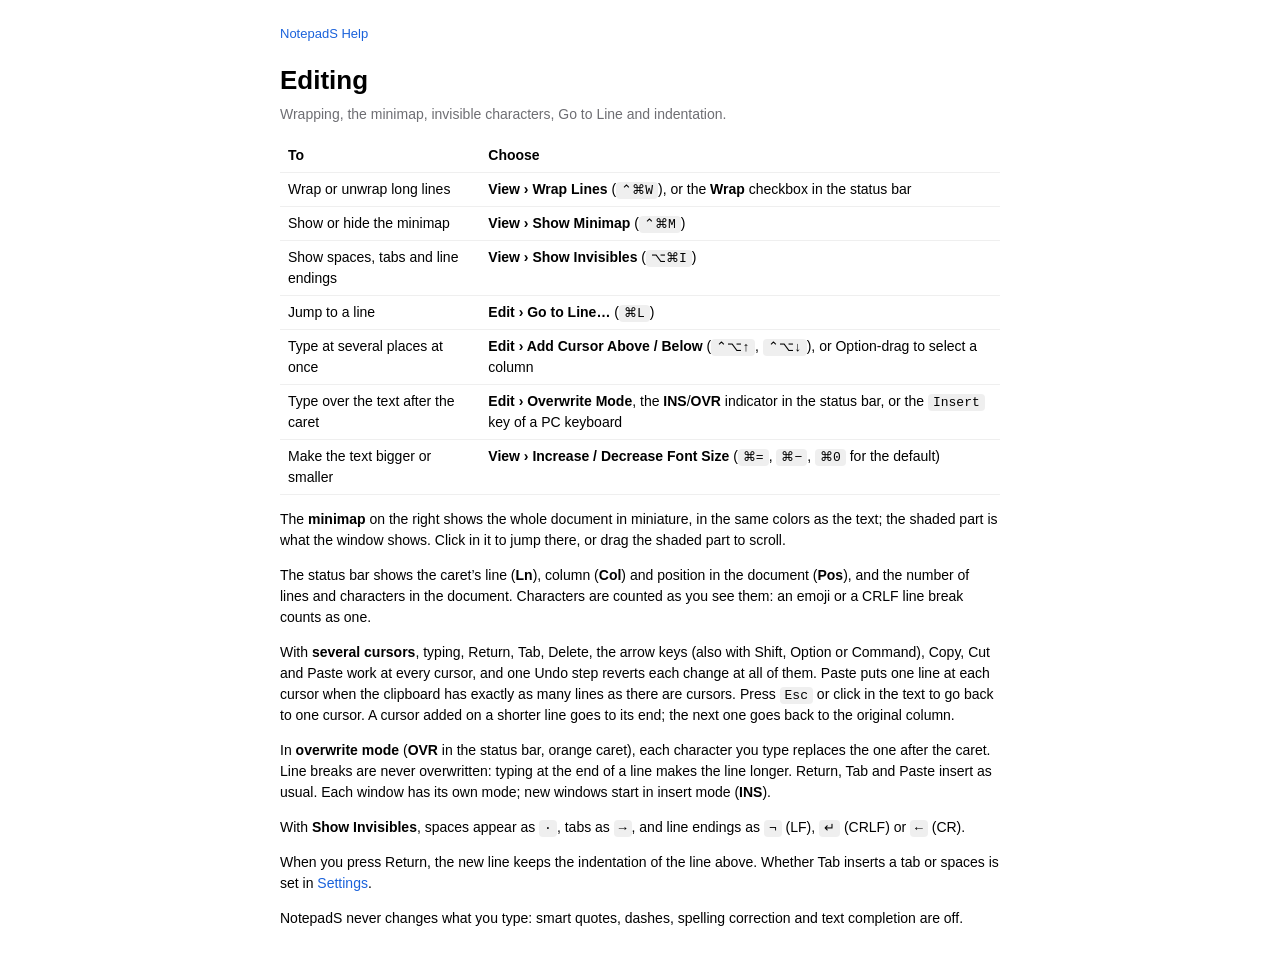
==== NotepadS/Help/NotepadS.help/Contents/Resources/en.lproj/editing.html @ fcc477fe "Multiple cursors: Add Cursor Above/Below (⌃⌥↑/↓) and Option-drag columns NSTextView keeps a single c" ====
<!DOCTYPE html>
<html lang="en">
<head>
<meta charset="utf-8">
<meta name="viewport" content="width=device-width, initial-scale=1">
<title>Editing</title>
<meta name="description" content="Wrapping, the minimap, invisible characters, Go to Line and indentation.">
<link rel="stylesheet" href="style.css">
</head>
<body>
<nav class="back"><a href="index.html">NotepadS Help</a></nav>
<h1>Editing</h1>
<p class="lead">Wrapping, the minimap, invisible characters, Go to Line and indentation.</p>

<table>
<tr><th>To</th><th>Choose</th></tr>
<tr><td>Wrap or unwrap long lines</td><td><b>View › Wrap Lines</b> (<kbd>⌃⌘W</kbd>), or the <b>Wrap</b> checkbox in the status bar</td></tr>
<tr><td>Show or hide the minimap</td><td><b>View › Show Minimap</b> (<kbd>⌃⌘M</kbd>)</td></tr>
<tr><td>Show spaces, tabs and line endings</td><td><b>View › Show Invisibles</b> (<kbd>⌥⌘I</kbd>)</td></tr>
<tr><td>Jump to a line</td><td><b>Edit › Go to Line…</b> (<kbd>⌘L</kbd>)</td></tr>
<tr><td>Type at several places at once</td><td><b>Edit › Add Cursor Above / Below</b> (<kbd>⌃⌥↑</kbd>, <kbd>⌃⌥↓</kbd>), or Option-drag to select a column</td></tr>
<tr><td>Type over the text after the caret</td><td><b>Edit › Overwrite Mode</b>, the <b>INS</b>/<b>OVR</b> indicator in the status bar, or the <kbd>Insert</kbd> key of a PC keyboard</td></tr>
<tr><td>Make the text bigger or smaller</td><td><b>View › Increase / Decrease Font Size</b> (<kbd>⌘=</kbd>, <kbd>⌘−</kbd>, <kbd>⌘0</kbd> for the default)</td></tr>
</table>
<p>The <b>minimap</b> on the right shows the whole document in miniature, in the same colors as the text; the shaded part is what the window shows. Click in it to jump there, or drag the shaded part to scroll.</p>
<p>The status bar shows the caret’s line (<b>Ln</b>), column (<b>Col</b>) and position in the document (<b>Pos</b>), and the number of lines and characters in the document. Characters are counted as you see them: an emoji or a CRLF line break counts as one.</p>
<p>With <b>several cursors</b>, typing, Return, Tab, Delete, the arrow keys (also with Shift, Option or Command), Copy, Cut and Paste work at every cursor, and one Undo step reverts each change at all of them. Paste puts one line at each cursor when the clipboard has exactly as many lines as there are cursors. Press <kbd>Esc</kbd> or click in the text to go back to one cursor. A cursor added on a shorter line goes to its end; the next one goes back to the original column.</p>
<p>In <b>overwrite mode</b> (<b>OVR</b> in the status bar, orange caret), each character you type replaces the one after the caret. Line breaks are never overwritten: typing at the end of a line makes the line longer. Return, Tab and Paste insert as usual. Each window has its own mode; new windows start in insert mode (<b>INS</b>).</p>
<p>With <b>Show Invisibles</b>, spaces appear as <code>·</code>, tabs as <code>→</code>, and line endings as <code>¬</code> (LF), <code>↵</code> (CRLF) or <code>←</code> (CR).</p>
<p>When you press Return, the new line keeps the indentation of the line above. Whether Tab inserts a tab or spaces is set in <a href="settings.html">Settings</a>.</p>
<p>NotepadS never changes what you type: smart quotes, dashes, spelling correction and text completion are off.</p>
</body>
</html>
---- NotepadS/Help/NotepadS.help/Contents/Resources/en.lproj/style.css ----
:root { color-scheme: light dark; --accent: #1a62db; --muted: #6e6e73; --box: rgba(127,127,127,0.12); }
@media (prefers-color-scheme: dark) { :root { --accent: #5ea0ff; --muted: #a1a1a6; } }
body { font: 14px/1.5 -apple-system, BlinkMacSystemFont, sans-serif; max-width: 720px; margin: 24px auto; padding: 0 20px; }
h1 { font-size: 26px; margin-bottom: 4px; }
h2 { font-size: 18px; margin-top: 28px; }
p.lead { color: var(--muted); margin-top: 0; }
a { color: var(--accent); text-decoration: none; }
a:hover { text-decoration: underline; }
code, kbd { font: 13px ui-monospace, SFMono-Regular, Menlo, monospace; background: var(--box); padding: 1px 5px; border-radius: 4px; }
table { border-collapse: collapse; width: 100%; margin: 8px 0; }
td, th { text-align: left; padding: 6px 8px; border-bottom: 1px solid var(--box); vertical-align: top; }
th { font-weight: 600; }
ul.topics { list-style: none; padding: 0; }
ul.topics li { margin: 10px 0; }
.note { background: var(--box); padding: 10px 14px; border-radius: 8px; }
nav.back { margin-bottom: 16px; font-size: 13px; }
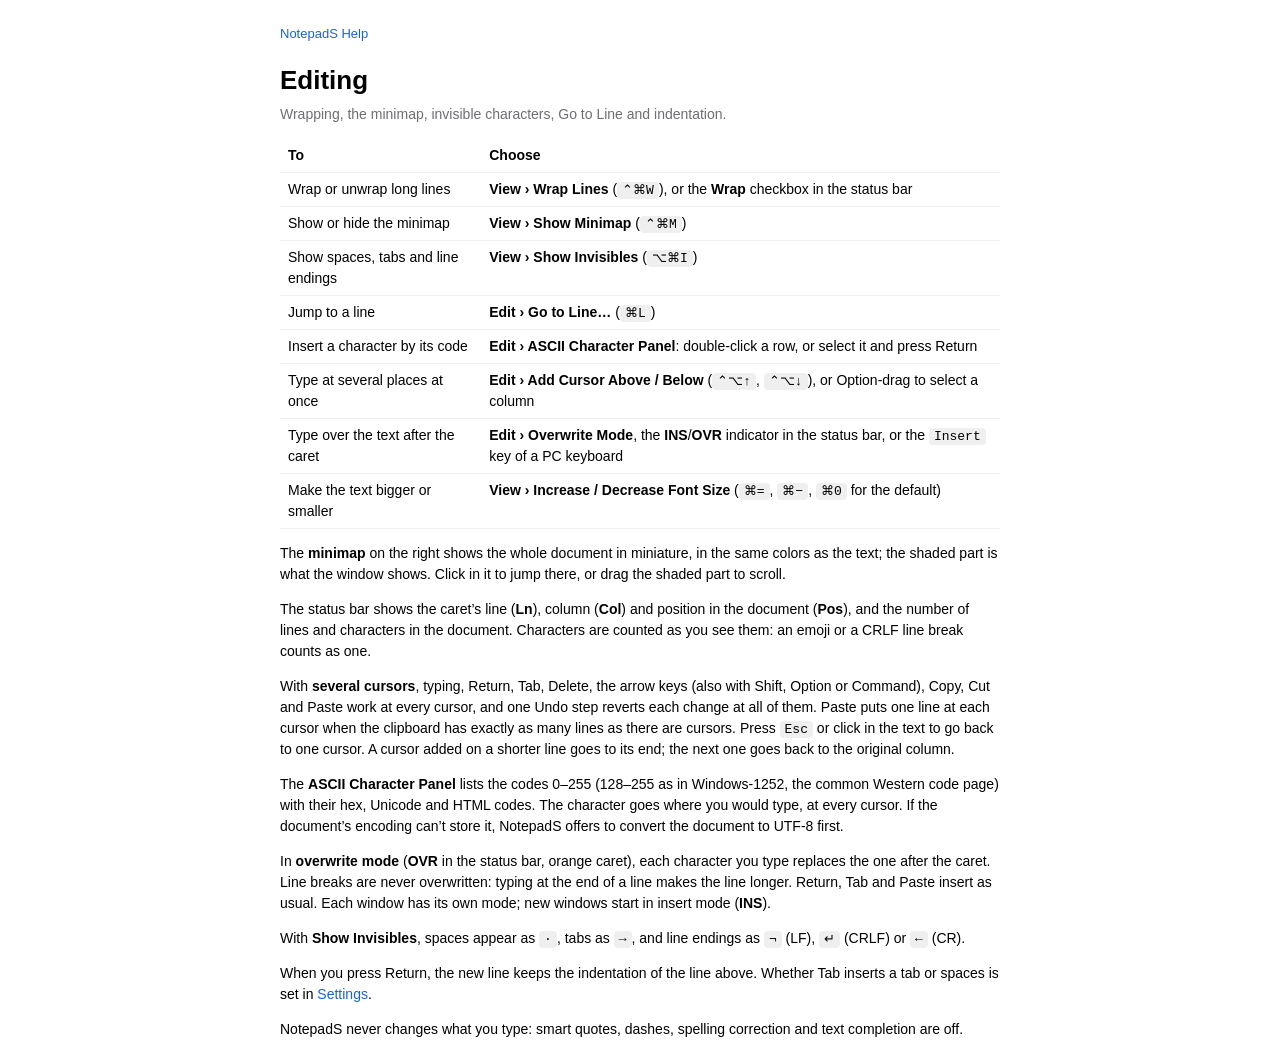
==== commit 535158a8: "File › Close All and the ASCII Character Panel Close All closes every document (asking about untitle" ====
--- a/NotepadS/Help/NotepadS.help/Contents/Resources/en.lproj/editing.html
+++ b/NotepadS/Help/NotepadS.help/Contents/Resources/en.lproj/editing.html
@@ -18,6 +18,7 @@
 <tr><td>Show or hide the minimap</td><td><b>View › Show Minimap</b> (<kbd>⌃⌘M</kbd>)</td></tr>
 <tr><td>Show spaces, tabs and line endings</td><td><b>View › Show Invisibles</b> (<kbd>⌥⌘I</kbd>)</td></tr>
 <tr><td>Jump to a line</td><td><b>Edit › Go to Line…</b> (<kbd>⌘L</kbd>)</td></tr>
+<tr><td>Insert a character by its code</td><td><b>Edit › ASCII Character Panel</b>: double-click a row, or select it and press Return</td></tr>
 <tr><td>Type at several places at once</td><td><b>Edit › Add Cursor Above / Below</b> (<kbd>⌃⌥↑</kbd>, <kbd>⌃⌥↓</kbd>), or Option-drag to select a column</td></tr>
 <tr><td>Type over the text after the caret</td><td><b>Edit › Overwrite Mode</b>, the <b>INS</b>/<b>OVR</b> indicator in the status bar, or the <kbd>Insert</kbd> key of a PC keyboard</td></tr>
 <tr><td>Make the text bigger or smaller</td><td><b>View › Increase / Decrease Font Size</b> (<kbd>⌘=</kbd>, <kbd>⌘−</kbd>, <kbd>⌘0</kbd> for the default)</td></tr>
@@ -25,6 +26,7 @@
 <p>The <b>minimap</b> on the right shows the whole document in miniature, in the same colors as the text; the shaded part is what the window shows. Click in it to jump there, or drag the shaded part to scroll.</p>
 <p>The status bar shows the caret’s line (<b>Ln</b>), column (<b>Col</b>) and position in the document (<b>Pos</b>), and the number of lines and characters in the document. Characters are counted as you see them: an emoji or a CRLF line break counts as one.</p>
 <p>With <b>several cursors</b>, typing, Return, Tab, Delete, the arrow keys (also with Shift, Option or Command), Copy, Cut and Paste work at every cursor, and one Undo step reverts each change at all of them. Paste puts one line at each cursor when the clipboard has exactly as many lines as there are cursors. Press <kbd>Esc</kbd> or click in the text to go back to one cursor. A cursor added on a shorter line goes to its end; the next one goes back to the original column.</p>
+<p>The <b>ASCII Character Panel</b> lists the codes 0–255 (128–255 as in Windows-1252, the common Western code page) with their hex, Unicode and HTML codes. The character goes where you would type, at every cursor. If the document’s encoding can’t store it, NotepadS offers to convert the document to UTF-8 first.</p>
 <p>In <b>overwrite mode</b> (<b>OVR</b> in the status bar, orange caret), each character you type replaces the one after the caret. Line breaks are never overwritten: typing at the end of a line makes the line longer. Return, Tab and Paste insert as usual. Each window has its own mode; new windows start in insert mode (<b>INS</b>).</p>
 <p>With <b>Show Invisibles</b>, spaces appear as <code>·</code>, tabs as <code>→</code>, and line endings as <code>¬</code> (LF), <code>↵</code> (CRLF) or <code>←</code> (CR).</p>
 <p>When you press Return, the new line keeps the indentation of the line above. Whether Tab inserts a tab or spaces is set in <a href="settings.html">Settings</a>.</p>
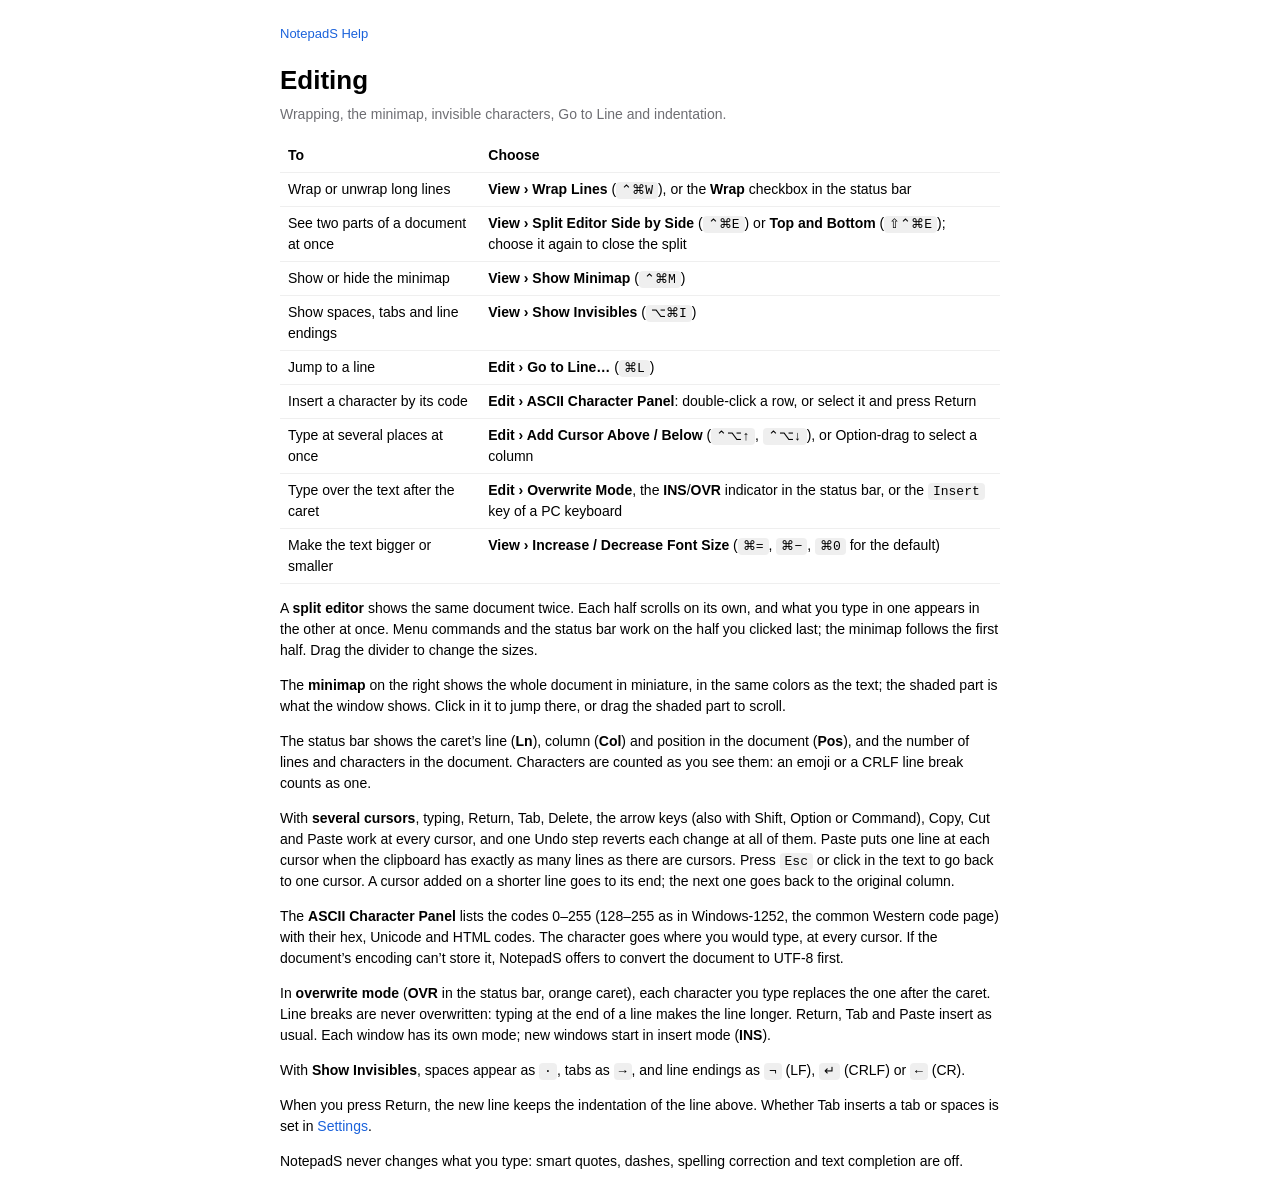
==== commit ce97fd21: "Split editor: two panes on one document View › Split Editor Side by Side (⌃⌘E) or Top and Bottom (⇧⌃" ====
--- a/NotepadS/Help/NotepadS.help/Contents/Resources/en.lproj/editing.html
+++ b/NotepadS/Help/NotepadS.help/Contents/Resources/en.lproj/editing.html
@@ -15,6 +15,7 @@
 <table>
 <tr><th>To</th><th>Choose</th></tr>
 <tr><td>Wrap or unwrap long lines</td><td><b>View › Wrap Lines</b> (<kbd>⌃⌘W</kbd>), or the <b>Wrap</b> checkbox in the status bar</td></tr>
+<tr><td>See two parts of a document at once</td><td><b>View › Split Editor Side by Side</b> (<kbd>⌃⌘E</kbd>) or <b>Top and Bottom</b> (<kbd>⇧⌃⌘E</kbd>); choose it again to close the split</td></tr>
 <tr><td>Show or hide the minimap</td><td><b>View › Show Minimap</b> (<kbd>⌃⌘M</kbd>)</td></tr>
 <tr><td>Show spaces, tabs and line endings</td><td><b>View › Show Invisibles</b> (<kbd>⌥⌘I</kbd>)</td></tr>
 <tr><td>Jump to a line</td><td><b>Edit › Go to Line…</b> (<kbd>⌘L</kbd>)</td></tr>
@@ -23,6 +24,7 @@
 <tr><td>Type over the text after the caret</td><td><b>Edit › Overwrite Mode</b>, the <b>INS</b>/<b>OVR</b> indicator in the status bar, or the <kbd>Insert</kbd> key of a PC keyboard</td></tr>
 <tr><td>Make the text bigger or smaller</td><td><b>View › Increase / Decrease Font Size</b> (<kbd>⌘=</kbd>, <kbd>⌘−</kbd>, <kbd>⌘0</kbd> for the default)</td></tr>
 </table>
+<p>A <b>split editor</b> shows the same document twice. Each half scrolls on its own, and what you type in one appears in the other at once. Menu commands and the status bar work on the half you clicked last; the minimap follows the first half. Drag the divider to change the sizes.</p>
 <p>The <b>minimap</b> on the right shows the whole document in miniature, in the same colors as the text; the shaded part is what the window shows. Click in it to jump there, or drag the shaded part to scroll.</p>
 <p>The status bar shows the caret’s line (<b>Ln</b>), column (<b>Col</b>) and position in the document (<b>Pos</b>), and the number of lines and characters in the document. Characters are counted as you see them: an emoji or a CRLF line break counts as one.</p>
 <p>With <b>several cursors</b>, typing, Return, Tab, Delete, the arrow keys (also with Shift, Option or Command), Copy, Cut and Paste work at every cursor, and one Undo step reverts each change at all of them. Paste puts one line at each cursor when the clipboard has exactly as many lines as there are cursors. Press <kbd>Esc</kbd> or click in the text to go back to one cursor. A cursor added on a shorter line goes to its end; the next one goes back to the original column.</p>
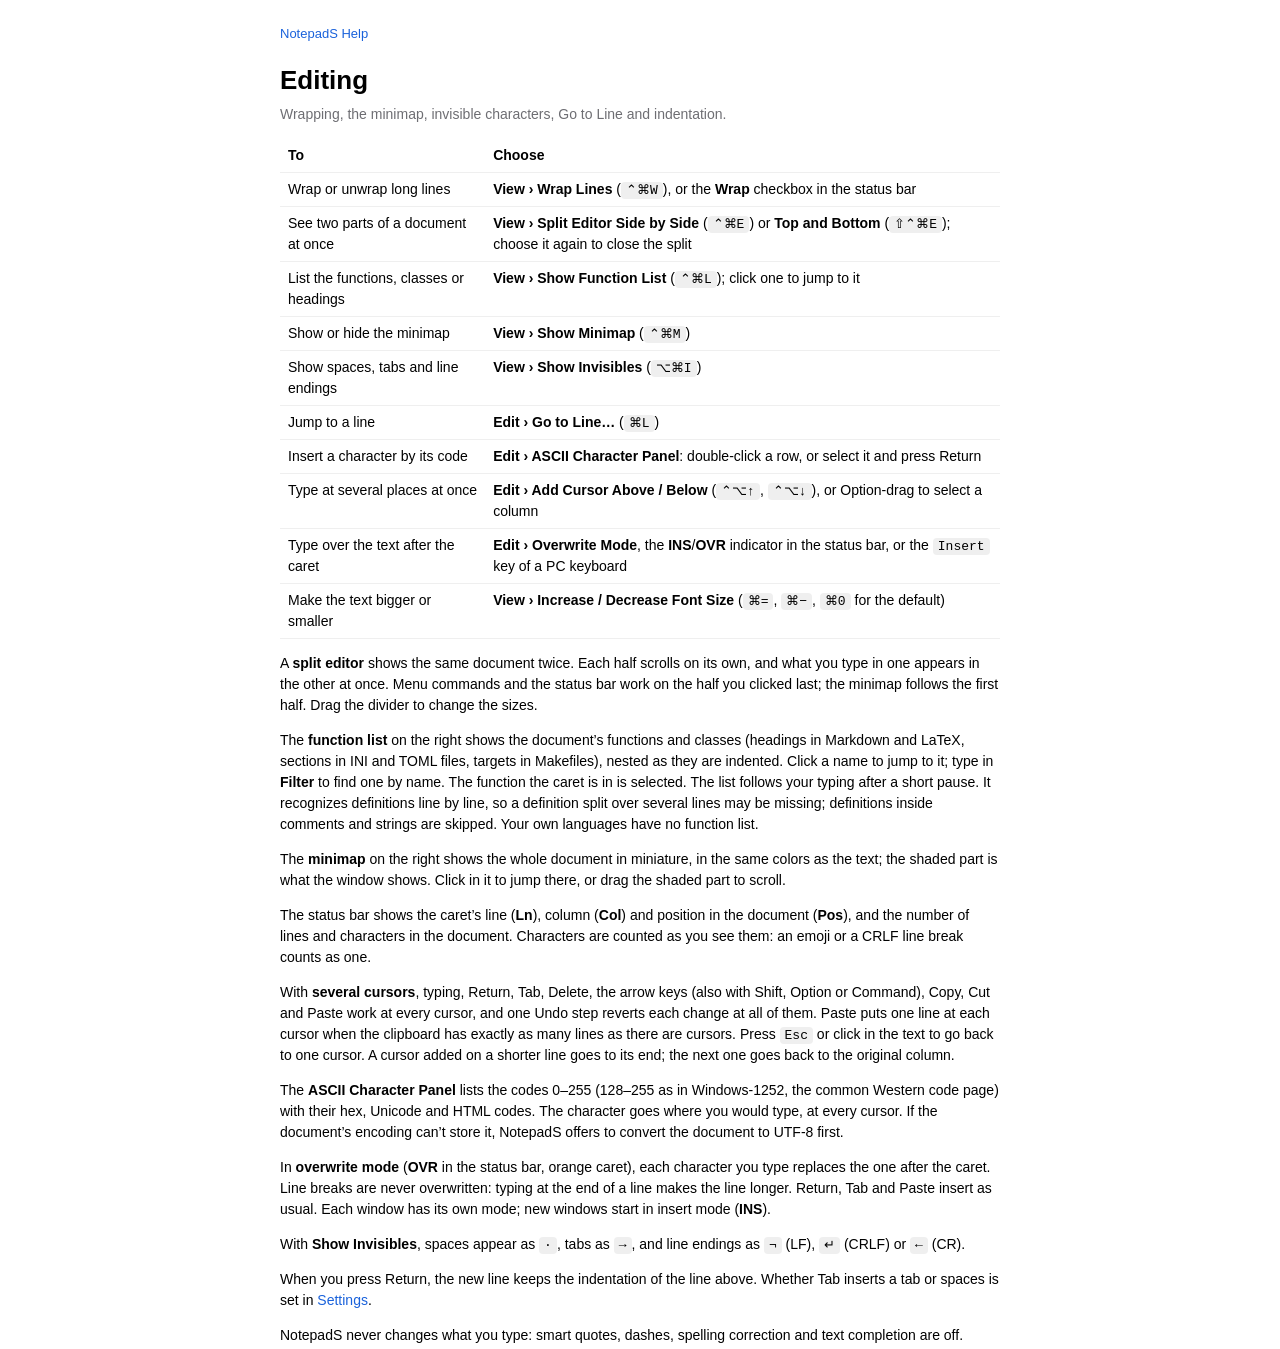
==== commit 5b067cec: "Function list: View › Show Function List (⌃⌘L) A sidebar listing the document's functions, types, he" ====
--- a/NotepadS/Help/NotepadS.help/Contents/Resources/en.lproj/editing.html
+++ b/NotepadS/Help/NotepadS.help/Contents/Resources/en.lproj/editing.html
@@ -16,6 +16,7 @@
 <tr><th>To</th><th>Choose</th></tr>
 <tr><td>Wrap or unwrap long lines</td><td><b>View › Wrap Lines</b> (<kbd>⌃⌘W</kbd>), or the <b>Wrap</b> checkbox in the status bar</td></tr>
 <tr><td>See two parts of a document at once</td><td><b>View › Split Editor Side by Side</b> (<kbd>⌃⌘E</kbd>) or <b>Top and Bottom</b> (<kbd>⇧⌃⌘E</kbd>); choose it again to close the split</td></tr>
+<tr><td>List the functions, classes or headings</td><td><b>View › Show Function List</b> (<kbd>⌃⌘L</kbd>); click one to jump to it</td></tr>
 <tr><td>Show or hide the minimap</td><td><b>View › Show Minimap</b> (<kbd>⌃⌘M</kbd>)</td></tr>
 <tr><td>Show spaces, tabs and line endings</td><td><b>View › Show Invisibles</b> (<kbd>⌥⌘I</kbd>)</td></tr>
 <tr><td>Jump to a line</td><td><b>Edit › Go to Line…</b> (<kbd>⌘L</kbd>)</td></tr>
@@ -25,6 +26,7 @@
 <tr><td>Make the text bigger or smaller</td><td><b>View › Increase / Decrease Font Size</b> (<kbd>⌘=</kbd>, <kbd>⌘−</kbd>, <kbd>⌘0</kbd> for the default)</td></tr>
 </table>
 <p>A <b>split editor</b> shows the same document twice. Each half scrolls on its own, and what you type in one appears in the other at once. Menu commands and the status bar work on the half you clicked last; the minimap follows the first half. Drag the divider to change the sizes.</p>
+<p>The <b>function list</b> on the right shows the document’s functions and classes (headings in Markdown and LaTeX, sections in INI and TOML files, targets in Makefiles), nested as they are indented. Click a name to jump to it; type in <b>Filter</b> to find one by name. The function the caret is in is selected. The list follows your typing after a short pause. It recognizes definitions line by line, so a definition split over several lines may be missing; definitions inside comments and strings are skipped. Your own languages have no function list.</p>
 <p>The <b>minimap</b> on the right shows the whole document in miniature, in the same colors as the text; the shaded part is what the window shows. Click in it to jump there, or drag the shaded part to scroll.</p>
 <p>The status bar shows the caret’s line (<b>Ln</b>), column (<b>Col</b>) and position in the document (<b>Pos</b>), and the number of lines and characters in the document. Characters are counted as you see them: an emoji or a CRLF line break counts as one.</p>
 <p>With <b>several cursors</b>, typing, Return, Tab, Delete, the arrow keys (also with Shift, Option or Command), Copy, Cut and Paste work at every cursor, and one Undo step reverts each change at all of them. Paste puts one line at each cursor when the clipboard has exactly as many lines as there are cursors. Press <kbd>Esc</kbd> or click in the text to go back to one cursor. A cursor added on a shorter line goes to its end; the next one goes back to the original column.</p>
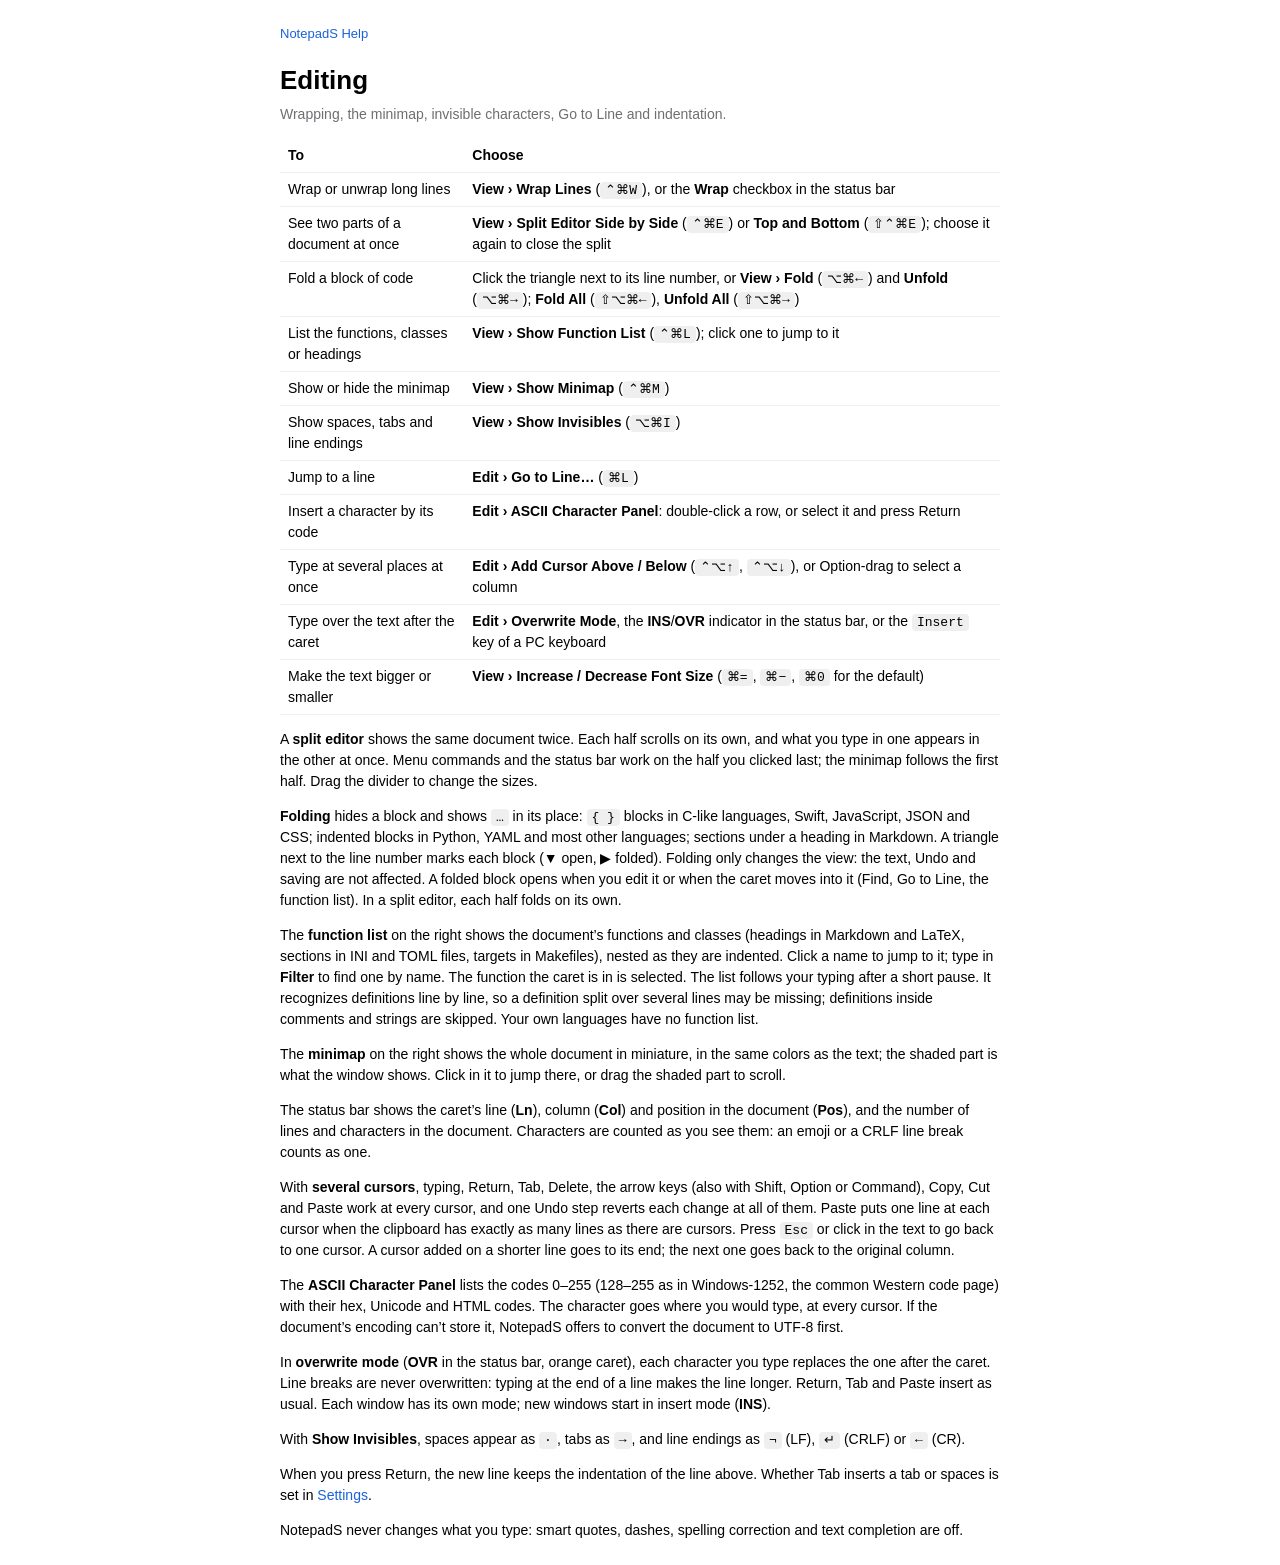
==== commit 2fe08c05: "Code folding Triangles in the line-number gutter fold and unfold blocks; View › Fold, Unfold, Fold A" ====
--- a/NotepadS/Help/NotepadS.help/Contents/Resources/en.lproj/editing.html
+++ b/NotepadS/Help/NotepadS.help/Contents/Resources/en.lproj/editing.html
@@ -16,6 +16,7 @@
 <tr><th>To</th><th>Choose</th></tr>
 <tr><td>Wrap or unwrap long lines</td><td><b>View › Wrap Lines</b> (<kbd>⌃⌘W</kbd>), or the <b>Wrap</b> checkbox in the status bar</td></tr>
 <tr><td>See two parts of a document at once</td><td><b>View › Split Editor Side by Side</b> (<kbd>⌃⌘E</kbd>) or <b>Top and Bottom</b> (<kbd>⇧⌃⌘E</kbd>); choose it again to close the split</td></tr>
+<tr><td>Fold a block of code</td><td>Click the triangle next to its line number, or <b>View › Fold</b> (<kbd>⌥⌘←</kbd>) and <b>Unfold</b> (<kbd>⌥⌘→</kbd>); <b>Fold All</b> (<kbd>⇧⌥⌘←</kbd>), <b>Unfold All</b> (<kbd>⇧⌥⌘→</kbd>)</td></tr>
 <tr><td>List the functions, classes or headings</td><td><b>View › Show Function List</b> (<kbd>⌃⌘L</kbd>); click one to jump to it</td></tr>
 <tr><td>Show or hide the minimap</td><td><b>View › Show Minimap</b> (<kbd>⌃⌘M</kbd>)</td></tr>
 <tr><td>Show spaces, tabs and line endings</td><td><b>View › Show Invisibles</b> (<kbd>⌥⌘I</kbd>)</td></tr>
@@ -26,6 +27,7 @@
 <tr><td>Make the text bigger or smaller</td><td><b>View › Increase / Decrease Font Size</b> (<kbd>⌘=</kbd>, <kbd>⌘−</kbd>, <kbd>⌘0</kbd> for the default)</td></tr>
 </table>
 <p>A <b>split editor</b> shows the same document twice. Each half scrolls on its own, and what you type in one appears in the other at once. Menu commands and the status bar work on the half you clicked last; the minimap follows the first half. Drag the divider to change the sizes.</p>
+<p><b>Folding</b> hides a block and shows <code>…</code> in its place: <code>{ }</code> blocks in C-like languages, Swift, JavaScript, JSON and CSS; indented blocks in Python, YAML and most other languages; sections under a heading in Markdown. A triangle next to the line number marks each block (▼ open, ▶ folded). Folding only changes the view: the text, Undo and saving are not affected. A folded block opens when you edit it or when the caret moves into it (Find, Go to Line, the function list). In a split editor, each half folds on its own.</p>
 <p>The <b>function list</b> on the right shows the document’s functions and classes (headings in Markdown and LaTeX, sections in INI and TOML files, targets in Makefiles), nested as they are indented. Click a name to jump to it; type in <b>Filter</b> to find one by name. The function the caret is in is selected. The list follows your typing after a short pause. It recognizes definitions line by line, so a definition split over several lines may be missing; definitions inside comments and strings are skipped. Your own languages have no function list.</p>
 <p>The <b>minimap</b> on the right shows the whole document in miniature, in the same colors as the text; the shaded part is what the window shows. Click in it to jump there, or drag the shaded part to scroll.</p>
 <p>The status bar shows the caret’s line (<b>Ln</b>), column (<b>Col</b>) and position in the document (<b>Pos</b>), and the number of lines and characters in the document. Characters are counted as you see them: an emoji or a CRLF line break counts as one.</p>
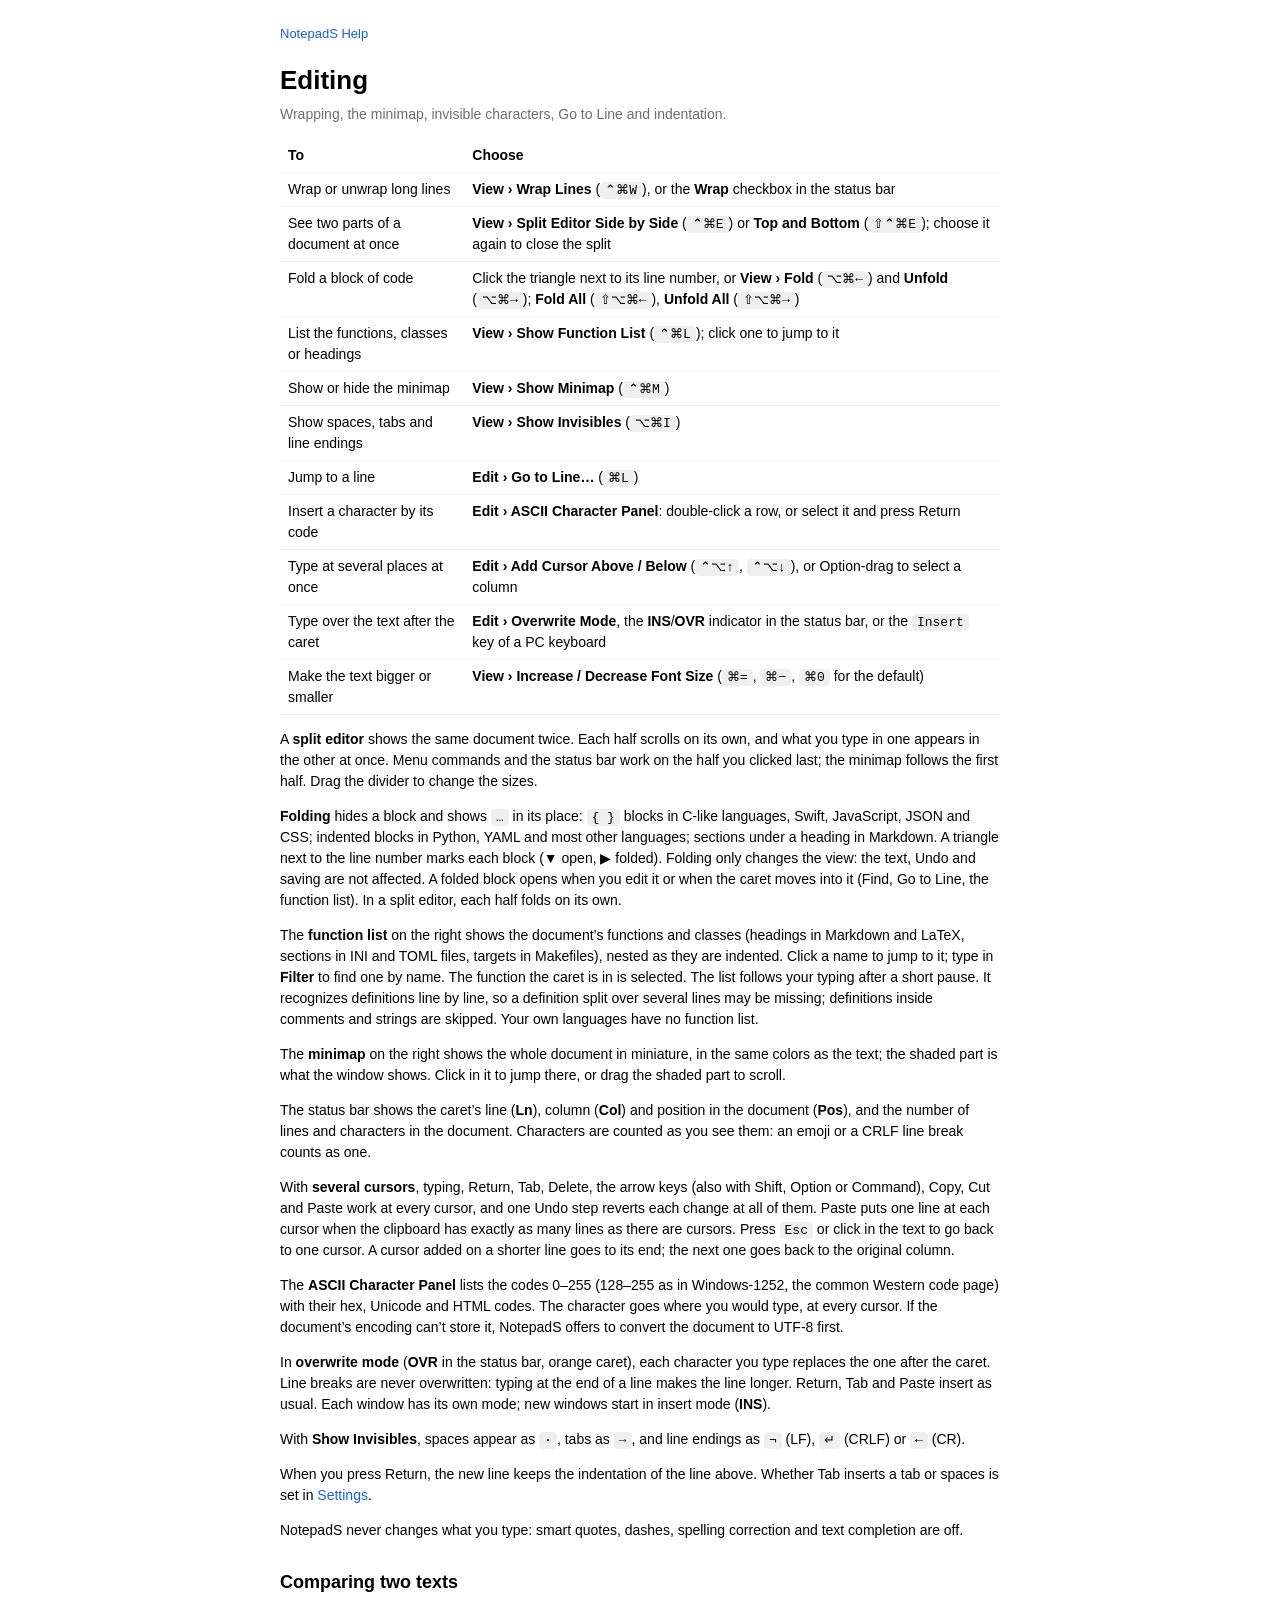
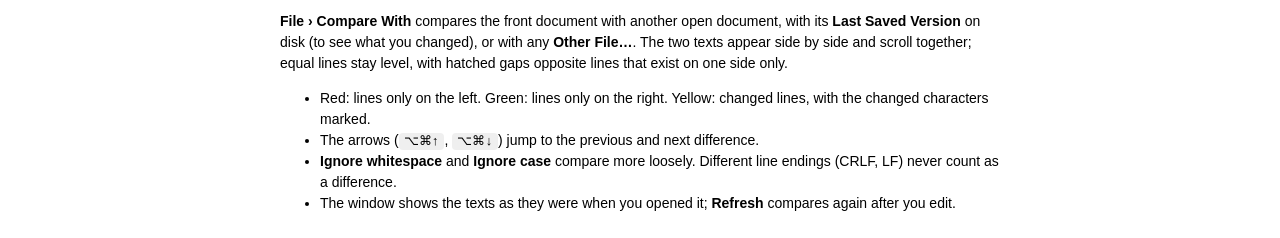
==== commit e665d017: "Compare two texts (File › Compare With) Compares the front document with another open document, its " ====
--- a/NotepadS/Help/NotepadS.help/Contents/Resources/en.lproj/editing.html
+++ b/NotepadS/Help/NotepadS.help/Contents/Resources/en.lproj/editing.html
@@ -37,5 +37,13 @@
 <p>With <b>Show Invisibles</b>, spaces appear as <code>·</code>, tabs as <code>→</code>, and line endings as <code>¬</code> (LF), <code>↵</code> (CRLF) or <code>←</code> (CR).</p>
 <p>When you press Return, the new line keeps the indentation of the line above. Whether Tab inserts a tab or spaces is set in <a href="settings.html">Settings</a>.</p>
 <p>NotepadS never changes what you type: smart quotes, dashes, spelling correction and text completion are off.</p>
+<h2>Comparing two texts</h2>
+<p><b>File › Compare With</b> compares the front document with another open document, with its <b>Last Saved Version</b> on disk (to see what you changed), or with any <b>Other File…</b>. The two texts appear side by side and scroll together; equal lines stay level, with hatched gaps opposite lines that exist on one side only.</p>
+<ul>
+<li>Red: lines only on the left. Green: lines only on the right. Yellow: changed lines, with the changed characters marked.</li>
+<li>The arrows (<kbd>⌥⌘↑</kbd>, <kbd>⌥⌘↓</kbd>) jump to the previous and next difference.</li>
+<li><b>Ignore whitespace</b> and <b>Ignore case</b> compare more loosely. Different line endings (CRLF, LF) never count as a difference.</li>
+<li>The window shows the texts as they were when you opened it; <b>Refresh</b> compares again after you edit.</li>
+</ul>
 </body>
 </html>
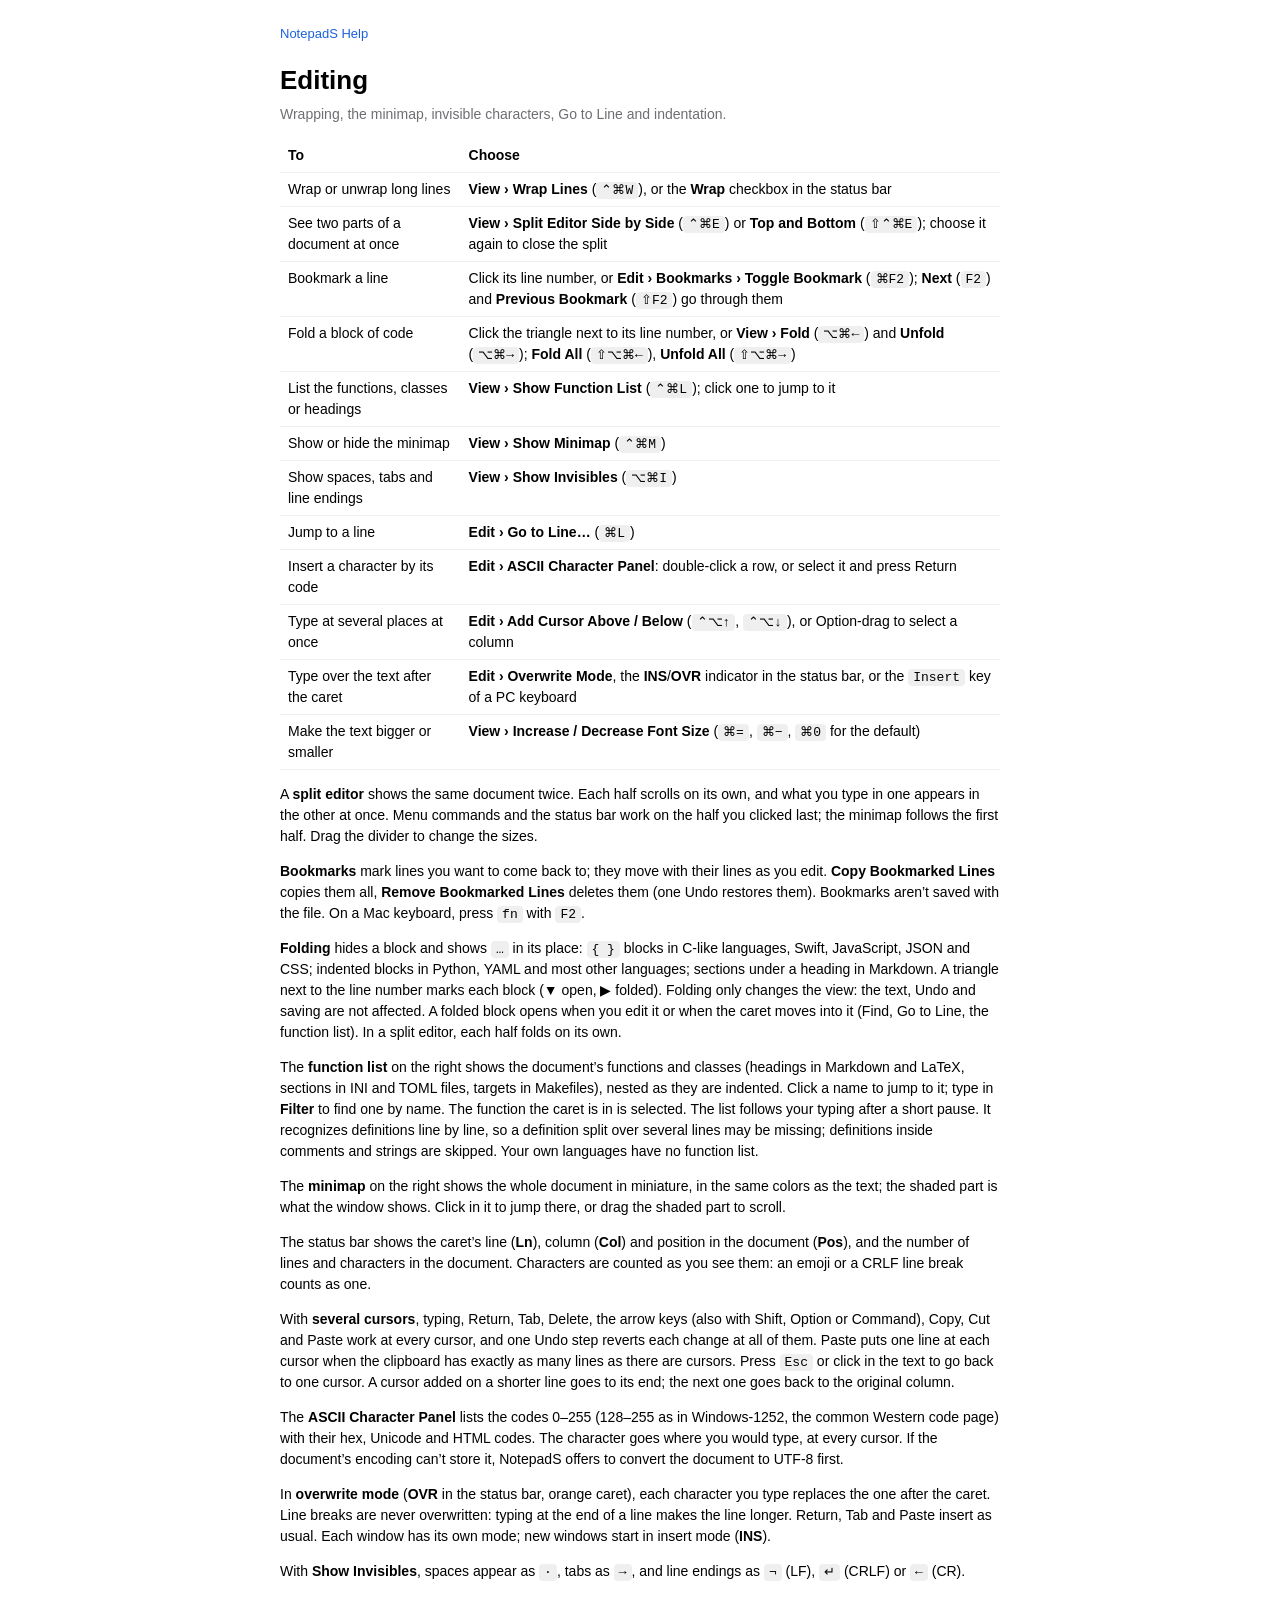
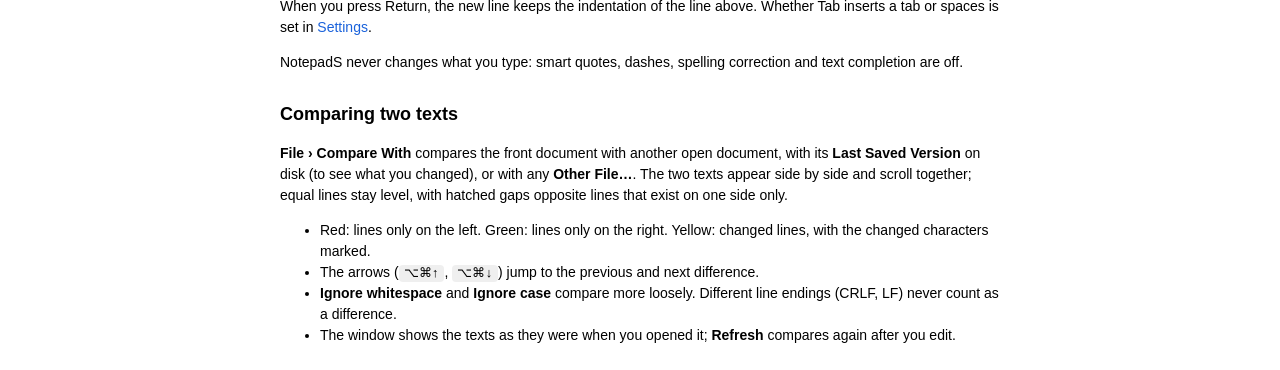
==== commit 97dbbf90: "Bookmarks: click a line number or ⌘F2; F2 / ⇧F2 go through them Bookmarked lines get a blue mark in " ====
--- a/NotepadS/Help/NotepadS.help/Contents/Resources/en.lproj/editing.html
+++ b/NotepadS/Help/NotepadS.help/Contents/Resources/en.lproj/editing.html
@@ -16,6 +16,7 @@
 <tr><th>To</th><th>Choose</th></tr>
 <tr><td>Wrap or unwrap long lines</td><td><b>View › Wrap Lines</b> (<kbd>⌃⌘W</kbd>), or the <b>Wrap</b> checkbox in the status bar</td></tr>
 <tr><td>See two parts of a document at once</td><td><b>View › Split Editor Side by Side</b> (<kbd>⌃⌘E</kbd>) or <b>Top and Bottom</b> (<kbd>⇧⌃⌘E</kbd>); choose it again to close the split</td></tr>
+<tr><td>Bookmark a line</td><td>Click its line number, or <b>Edit › Bookmarks › Toggle Bookmark</b> (<kbd>⌘F2</kbd>); <b>Next</b> (<kbd>F2</kbd>) and <b>Previous Bookmark</b> (<kbd>⇧F2</kbd>) go through them</td></tr>
 <tr><td>Fold a block of code</td><td>Click the triangle next to its line number, or <b>View › Fold</b> (<kbd>⌥⌘←</kbd>) and <b>Unfold</b> (<kbd>⌥⌘→</kbd>); <b>Fold All</b> (<kbd>⇧⌥⌘←</kbd>), <b>Unfold All</b> (<kbd>⇧⌥⌘→</kbd>)</td></tr>
 <tr><td>List the functions, classes or headings</td><td><b>View › Show Function List</b> (<kbd>⌃⌘L</kbd>); click one to jump to it</td></tr>
 <tr><td>Show or hide the minimap</td><td><b>View › Show Minimap</b> (<kbd>⌃⌘M</kbd>)</td></tr>
@@ -27,6 +28,7 @@
 <tr><td>Make the text bigger or smaller</td><td><b>View › Increase / Decrease Font Size</b> (<kbd>⌘=</kbd>, <kbd>⌘−</kbd>, <kbd>⌘0</kbd> for the default)</td></tr>
 </table>
 <p>A <b>split editor</b> shows the same document twice. Each half scrolls on its own, and what you type in one appears in the other at once. Menu commands and the status bar work on the half you clicked last; the minimap follows the first half. Drag the divider to change the sizes.</p>
+<p><b>Bookmarks</b> mark lines you want to come back to; they move with their lines as you edit. <b>Copy Bookmarked Lines</b> copies them all, <b>Remove Bookmarked Lines</b> deletes them (one Undo restores them). Bookmarks aren’t saved with the file. On a Mac keyboard, press <kbd>fn</kbd> with <kbd>F2</kbd>.</p>
 <p><b>Folding</b> hides a block and shows <code>…</code> in its place: <code>{ }</code> blocks in C-like languages, Swift, JavaScript, JSON and CSS; indented blocks in Python, YAML and most other languages; sections under a heading in Markdown. A triangle next to the line number marks each block (▼ open, ▶ folded). Folding only changes the view: the text, Undo and saving are not affected. A folded block opens when you edit it or when the caret moves into it (Find, Go to Line, the function list). In a split editor, each half folds on its own.</p>
 <p>The <b>function list</b> on the right shows the document’s functions and classes (headings in Markdown and LaTeX, sections in INI and TOML files, targets in Makefiles), nested as they are indented. Click a name to jump to it; type in <b>Filter</b> to find one by name. The function the caret is in is selected. The list follows your typing after a short pause. It recognizes definitions line by line, so a definition split over several lines may be missing; definitions inside comments and strings are skipped. Your own languages have no function list.</p>
 <p>The <b>minimap</b> on the right shows the whole document in miniature, in the same colors as the text; the shaded part is what the window shows. Click in it to jump there, or drag the shaded part to scroll.</p>
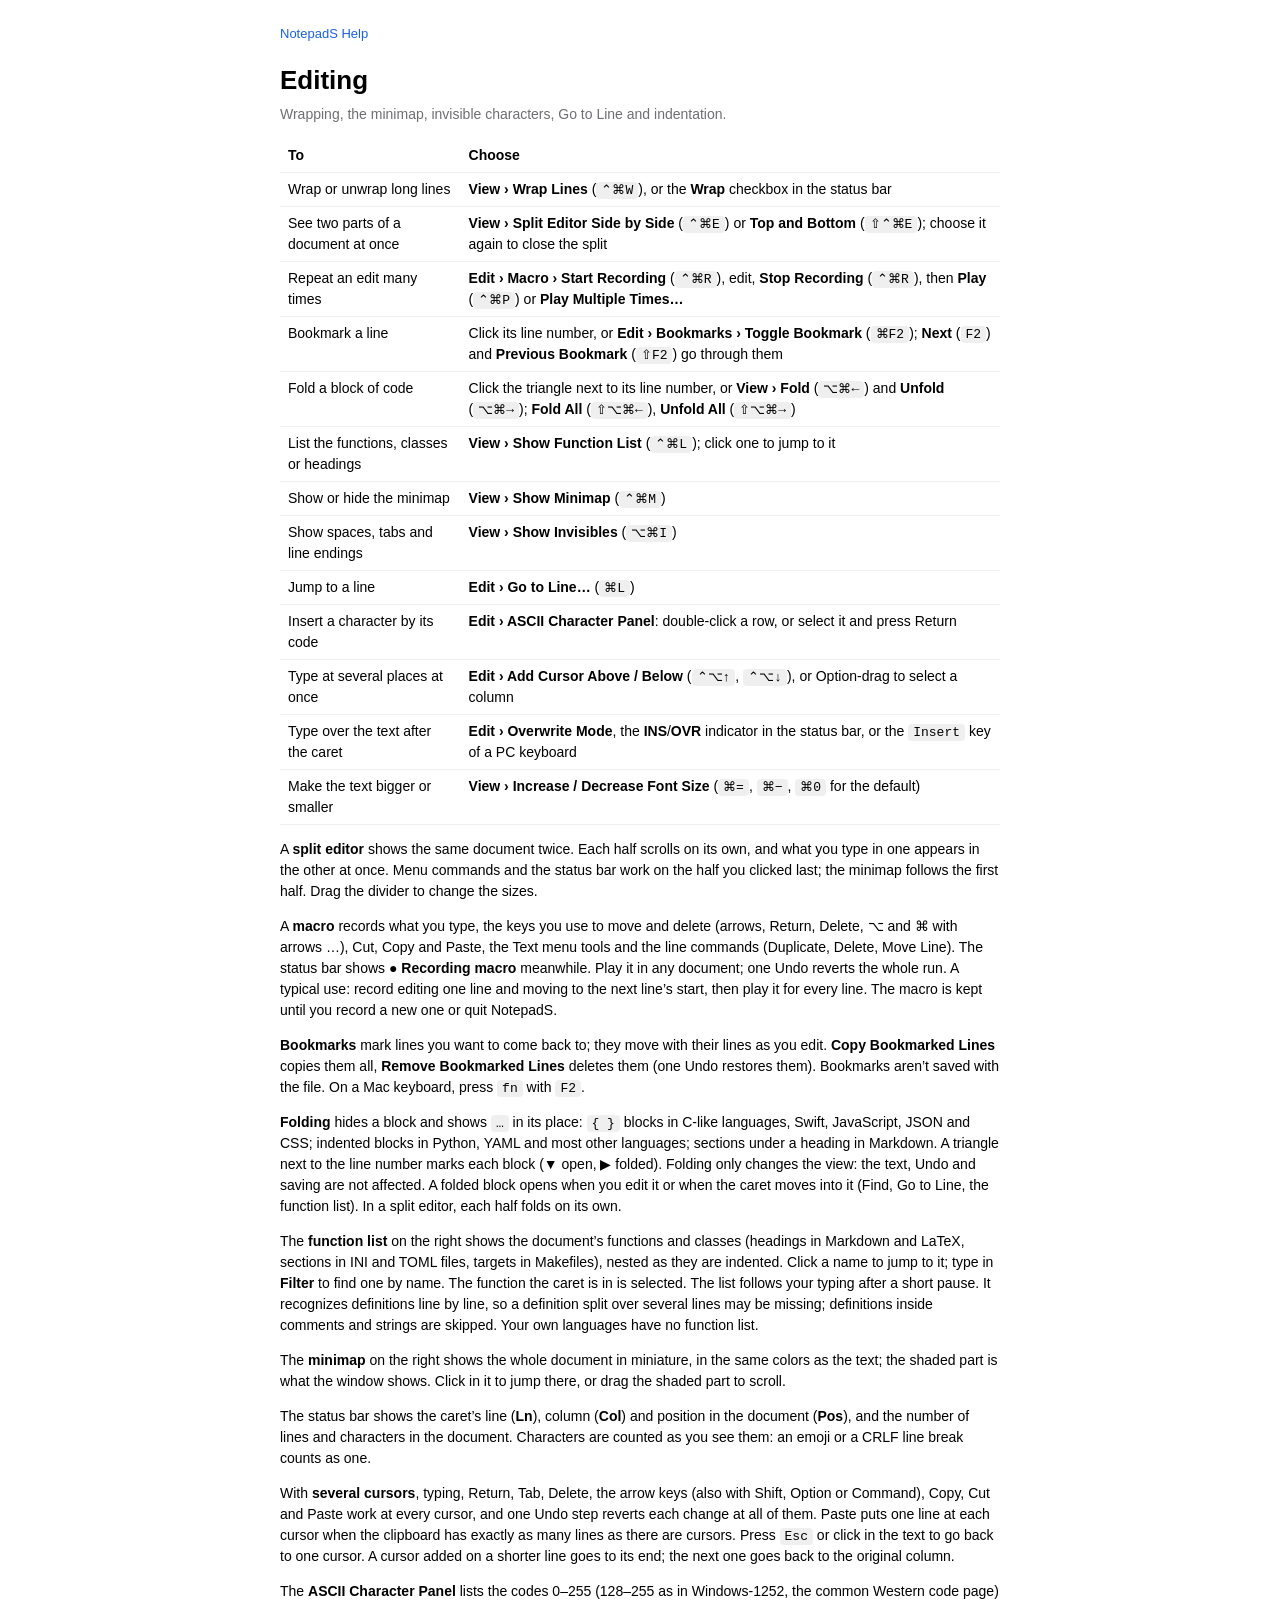
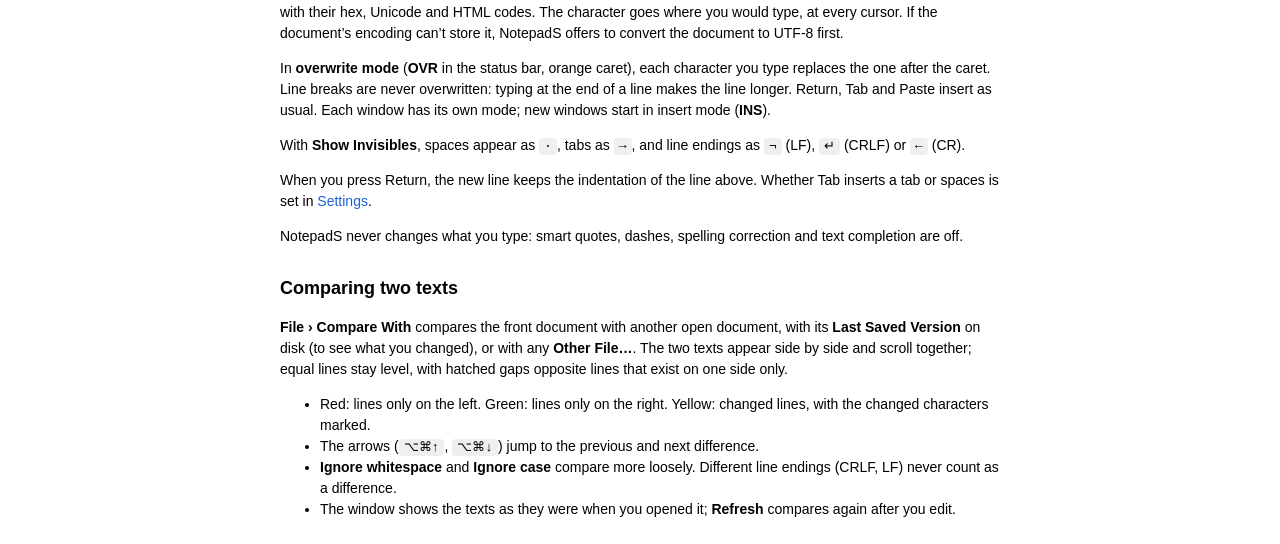
==== commit 933ad55d: "Macros: record and play back edits (⌃⌘R / ⌃⌘P) Edit › Macro records typing, key commands, cut/copy/p" ====
--- a/NotepadS/Help/NotepadS.help/Contents/Resources/en.lproj/editing.html
+++ b/NotepadS/Help/NotepadS.help/Contents/Resources/en.lproj/editing.html
@@ -16,6 +16,7 @@
 <tr><th>To</th><th>Choose</th></tr>
 <tr><td>Wrap or unwrap long lines</td><td><b>View › Wrap Lines</b> (<kbd>⌃⌘W</kbd>), or the <b>Wrap</b> checkbox in the status bar</td></tr>
 <tr><td>See two parts of a document at once</td><td><b>View › Split Editor Side by Side</b> (<kbd>⌃⌘E</kbd>) or <b>Top and Bottom</b> (<kbd>⇧⌃⌘E</kbd>); choose it again to close the split</td></tr>
+<tr><td>Repeat an edit many times</td><td><b>Edit › Macro › Start Recording</b> (<kbd>⌃⌘R</kbd>), edit, <b>Stop Recording</b> (<kbd>⌃⌘R</kbd>), then <b>Play</b> (<kbd>⌃⌘P</kbd>) or <b>Play Multiple Times…</b></td></tr>
 <tr><td>Bookmark a line</td><td>Click its line number, or <b>Edit › Bookmarks › Toggle Bookmark</b> (<kbd>⌘F2</kbd>); <b>Next</b> (<kbd>F2</kbd>) and <b>Previous Bookmark</b> (<kbd>⇧F2</kbd>) go through them</td></tr>
 <tr><td>Fold a block of code</td><td>Click the triangle next to its line number, or <b>View › Fold</b> (<kbd>⌥⌘←</kbd>) and <b>Unfold</b> (<kbd>⌥⌘→</kbd>); <b>Fold All</b> (<kbd>⇧⌥⌘←</kbd>), <b>Unfold All</b> (<kbd>⇧⌥⌘→</kbd>)</td></tr>
 <tr><td>List the functions, classes or headings</td><td><b>View › Show Function List</b> (<kbd>⌃⌘L</kbd>); click one to jump to it</td></tr>
@@ -28,6 +29,7 @@
 <tr><td>Make the text bigger or smaller</td><td><b>View › Increase / Decrease Font Size</b> (<kbd>⌘=</kbd>, <kbd>⌘−</kbd>, <kbd>⌘0</kbd> for the default)</td></tr>
 </table>
 <p>A <b>split editor</b> shows the same document twice. Each half scrolls on its own, and what you type in one appears in the other at once. Menu commands and the status bar work on the half you clicked last; the minimap follows the first half. Drag the divider to change the sizes.</p>
+<p>A <b>macro</b> records what you type, the keys you use to move and delete (arrows, Return, Delete, ⌥ and ⌘ with arrows …), Cut, Copy and Paste, the Text menu tools and the line commands (Duplicate, Delete, Move Line). The status bar shows <b>● Recording macro</b> meanwhile. Play it in any document; one Undo reverts the whole run. A typical use: record editing one line and moving to the next line’s start, then play it for every line. The macro is kept until you record a new one or quit NotepadS.</p>
 <p><b>Bookmarks</b> mark lines you want to come back to; they move with their lines as you edit. <b>Copy Bookmarked Lines</b> copies them all, <b>Remove Bookmarked Lines</b> deletes them (one Undo restores them). Bookmarks aren’t saved with the file. On a Mac keyboard, press <kbd>fn</kbd> with <kbd>F2</kbd>.</p>
 <p><b>Folding</b> hides a block and shows <code>…</code> in its place: <code>{ }</code> blocks in C-like languages, Swift, JavaScript, JSON and CSS; indented blocks in Python, YAML and most other languages; sections under a heading in Markdown. A triangle next to the line number marks each block (▼ open, ▶ folded). Folding only changes the view: the text, Undo and saving are not affected. A folded block opens when you edit it or when the caret moves into it (Find, Go to Line, the function list). In a split editor, each half folds on its own.</p>
 <p>The <b>function list</b> on the right shows the document’s functions and classes (headings in Markdown and LaTeX, sections in INI and TOML files, targets in Makefiles), nested as they are indented. Click a name to jump to it; type in <b>Filter</b> to find one by name. The function the caret is in is selected. The list follows your typing after a short pause. It recognizes definitions line by line, so a definition split over several lines may be missing; definitions inside comments and strings are skipped. Your own languages have no function list.</p>
